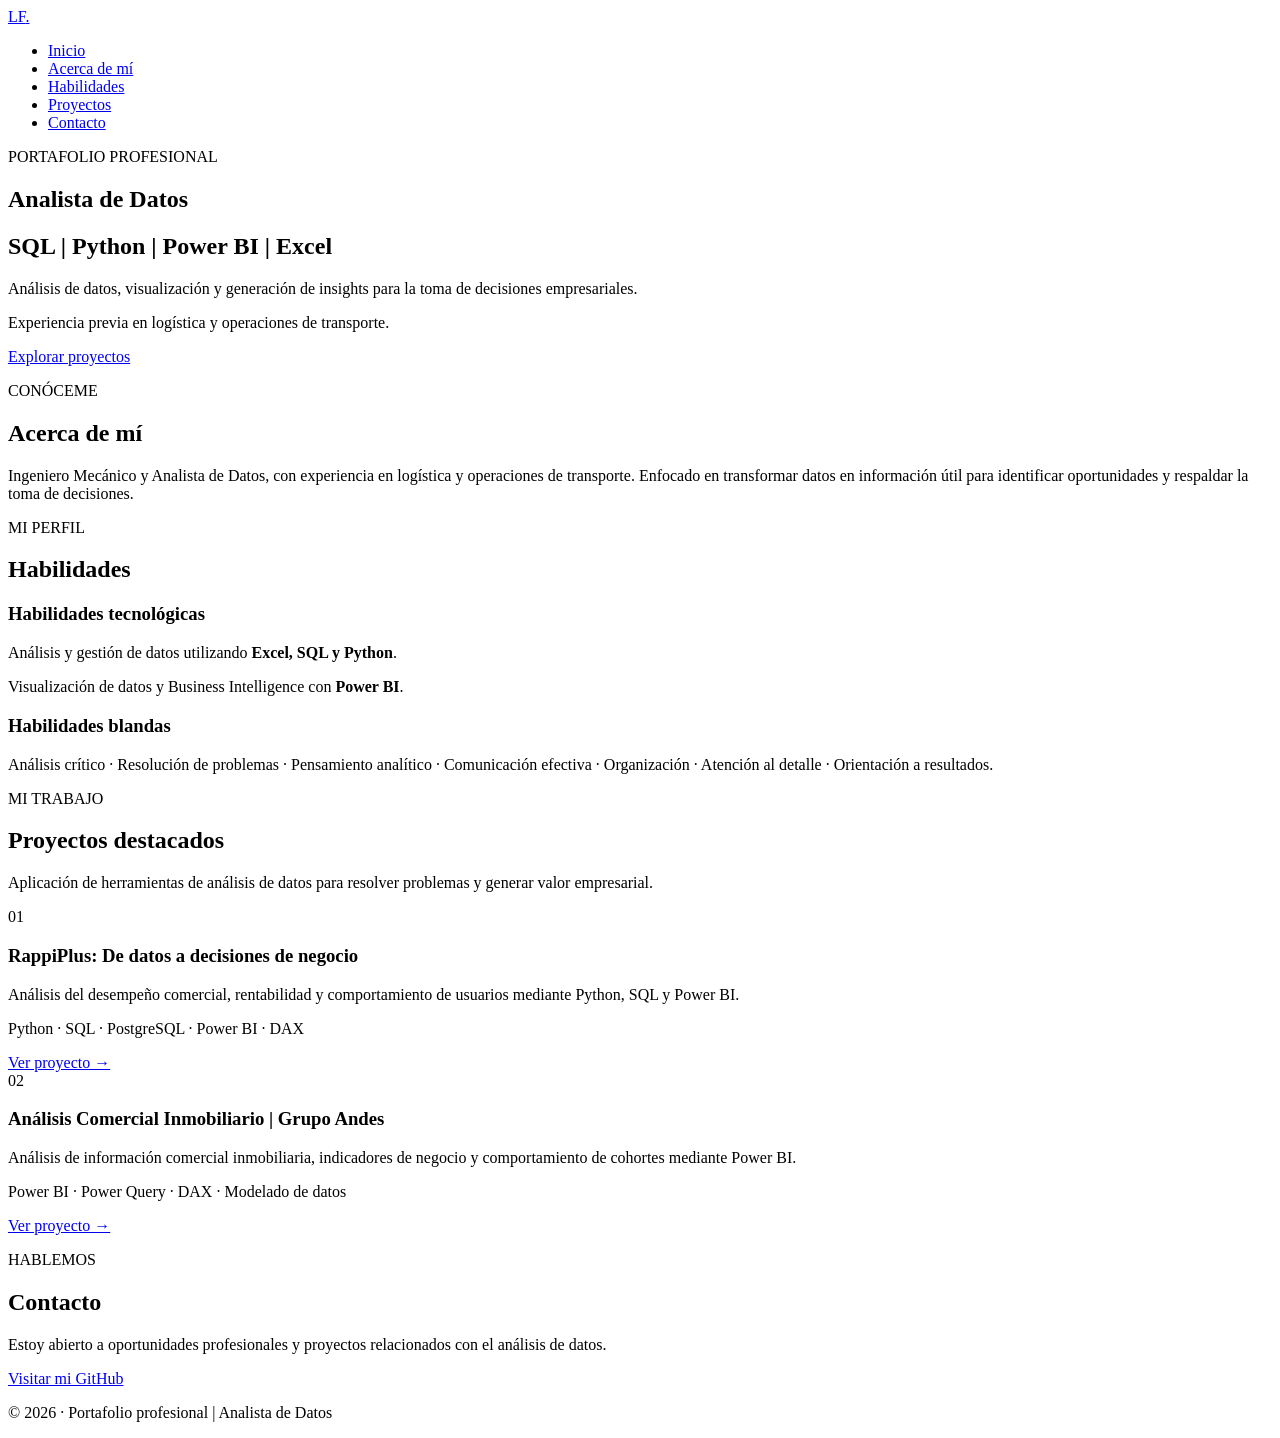
==== index.html @ 61850a67 "Create main portfolio page" ====
<!DOCTYPE html>
<html lang="es">
<head>
    <meta charset="UTF-8">
    <meta name="viewport" content="width=device-width, initial-scale=1.0">
    <meta name="description" content="Portafolio profesional de Analista de Datos. Proyectos de análisis, visualización y generación de insights para la toma de decisiones.">
    <title>Portafolio | Analista de Datos</title>
    <link rel="stylesheet" href="styles.css">
</head>

<body>

    <!-- Navegación -->
    <header>
        <nav class="navbar">
            <a href="#inicio" class="logo">LF<span>.</span></a>

            <ul class="nav-links">
                <li><a href="#inicio">Inicio</a></li>
                <li><a href="#sobre-mi">Acerca de mí</a></li>
                <li><a href="#habilidades">Habilidades</a></li>
                <li><a href="#proyectos">Proyectos</a></li>
                <li><a href="#contacto">Contacto</a></li>
            </ul>
        </nav>
    </header>

    <main>

        <!-- Presentación -->
        <section id="inicio" class="hero">
            <div class="hero-content">
                <p class="eyebrow">PORTAFOLIO PROFESIONAL</p>

                <h1>Analista de Datos</h1>

                <h2>SQL | Python | Power BI | Excel</h2>

                <p class="hero-description">
                    Análisis de datos, visualización y generación de insights
                    para la toma de decisiones empresariales.
                </p>

                <p class="hero-note">
                    Experiencia previa en logística y operaciones de transporte.
                </p>

                <a href="#proyectos" class="btn">Explorar proyectos</a>
            </div>
        </section>

        <!-- Acerca de mí -->
        <section id="sobre-mi" class="section">
            <div class="section-heading">
                <p class="eyebrow">CONÓCEME</p>
                <h2>Acerca de mí</h2>
            </div>

            <div class="about-content">
                <p>
                    Ingeniero Mecánico y Analista de Datos, con experiencia
                    en logística y operaciones de transporte. Enfocado en
                    transformar datos en información útil para identificar
                    oportunidades y respaldar la toma de decisiones.
                </p>
            </div>
        </section>

        <!-- Habilidades -->
        <section id="habilidades" class="section section-light">
            <div class="section-heading">
                <p class="eyebrow">MI PERFIL</p>
                <h2>Habilidades</h2>
            </div>

            <div class="skills-grid">
                <article class="skill-card">
                    <h3>Habilidades tecnológicas</h3>
                    <p>
                        Análisis y gestión de datos utilizando
                        <strong>Excel, SQL y Python</strong>.
                    </p>
                    <p>
                        Visualización de datos y Business Intelligence
                        con <strong>Power BI</strong>.
                    </p>
                </article>

                <article class="skill-card">
                    <h3>Habilidades blandas</h3>
                    <p>
                        Análisis crítico · Resolución de problemas ·
                        Pensamiento analítico · Comunicación efectiva ·
                        Organización · Atención al detalle ·
                        Orientación a resultados.
                    </p>
                </article>
            </div>
        </section>

        <!-- Proyectos -->
        <section id="proyectos" class="section">
            <div class="section-heading">
                <p class="eyebrow">MI TRABAJO</p>
                <h2>Proyectos destacados</h2>
                <p>
                    Aplicación de herramientas de análisis de datos
                    para resolver problemas y generar valor empresarial.
                </p>
            </div>

            <div class="projects-grid">

                <article class="project-card">
                    <div class="project-number">01</div>
                    <h3>RappiPlus: De datos a decisiones de negocio</h3>
                    <p>
                        Análisis del desempeño comercial, rentabilidad
                        y comportamiento de usuarios mediante Python,
                        SQL y Power BI.
                    </p>
                    <p class="project-tools">
                        Python · SQL · PostgreSQL · Power BI · DAX
                    </p>
                    <a href="proyectos/rappiplus.html" class="project-link">
                        Ver proyecto →
                    </a>
                </article>

                <article class="project-card">
                    <div class="project-number">02</div>
                    <h3>Análisis Comercial Inmobiliario | Grupo Andes</h3>
                    <p>
                        Análisis de información comercial inmobiliaria,
                        indicadores de negocio y comportamiento de
                        cohortes mediante Power BI.
                    </p>
                    <p class="project-tools">
                        Power BI · Power Query · DAX · Modelado de datos
                    </p>
                    <a href="proyectos/grupo-andes.html" class="project-link">
                        Ver proyecto →
                    </a>
                </article>

            </div>
        </section>

        <!-- Contacto -->
        <section id="contacto" class="section section-light">
            <div class="section-heading">
                <p class="eyebrow">HABLEMOS</p>
                <h2>Contacto</h2>
                <p>
                    Estoy abierto a oportunidades profesionales y
                    proyectos relacionados con el análisis de datos.
                </p>
                <a href="https://github.com/Lfestradaa"
                   target="_blank"
                   rel="noopener noreferrer"
                   class="btn">
                    Visitar mi GitHub
                </a>
            </div>
        </section>

    </main>

    <!-- Pie de página -->
    <footer>
        <p>© 2026 · Portafolio profesional | Analista de Datos</p>
    </footer>

</body>
</html>
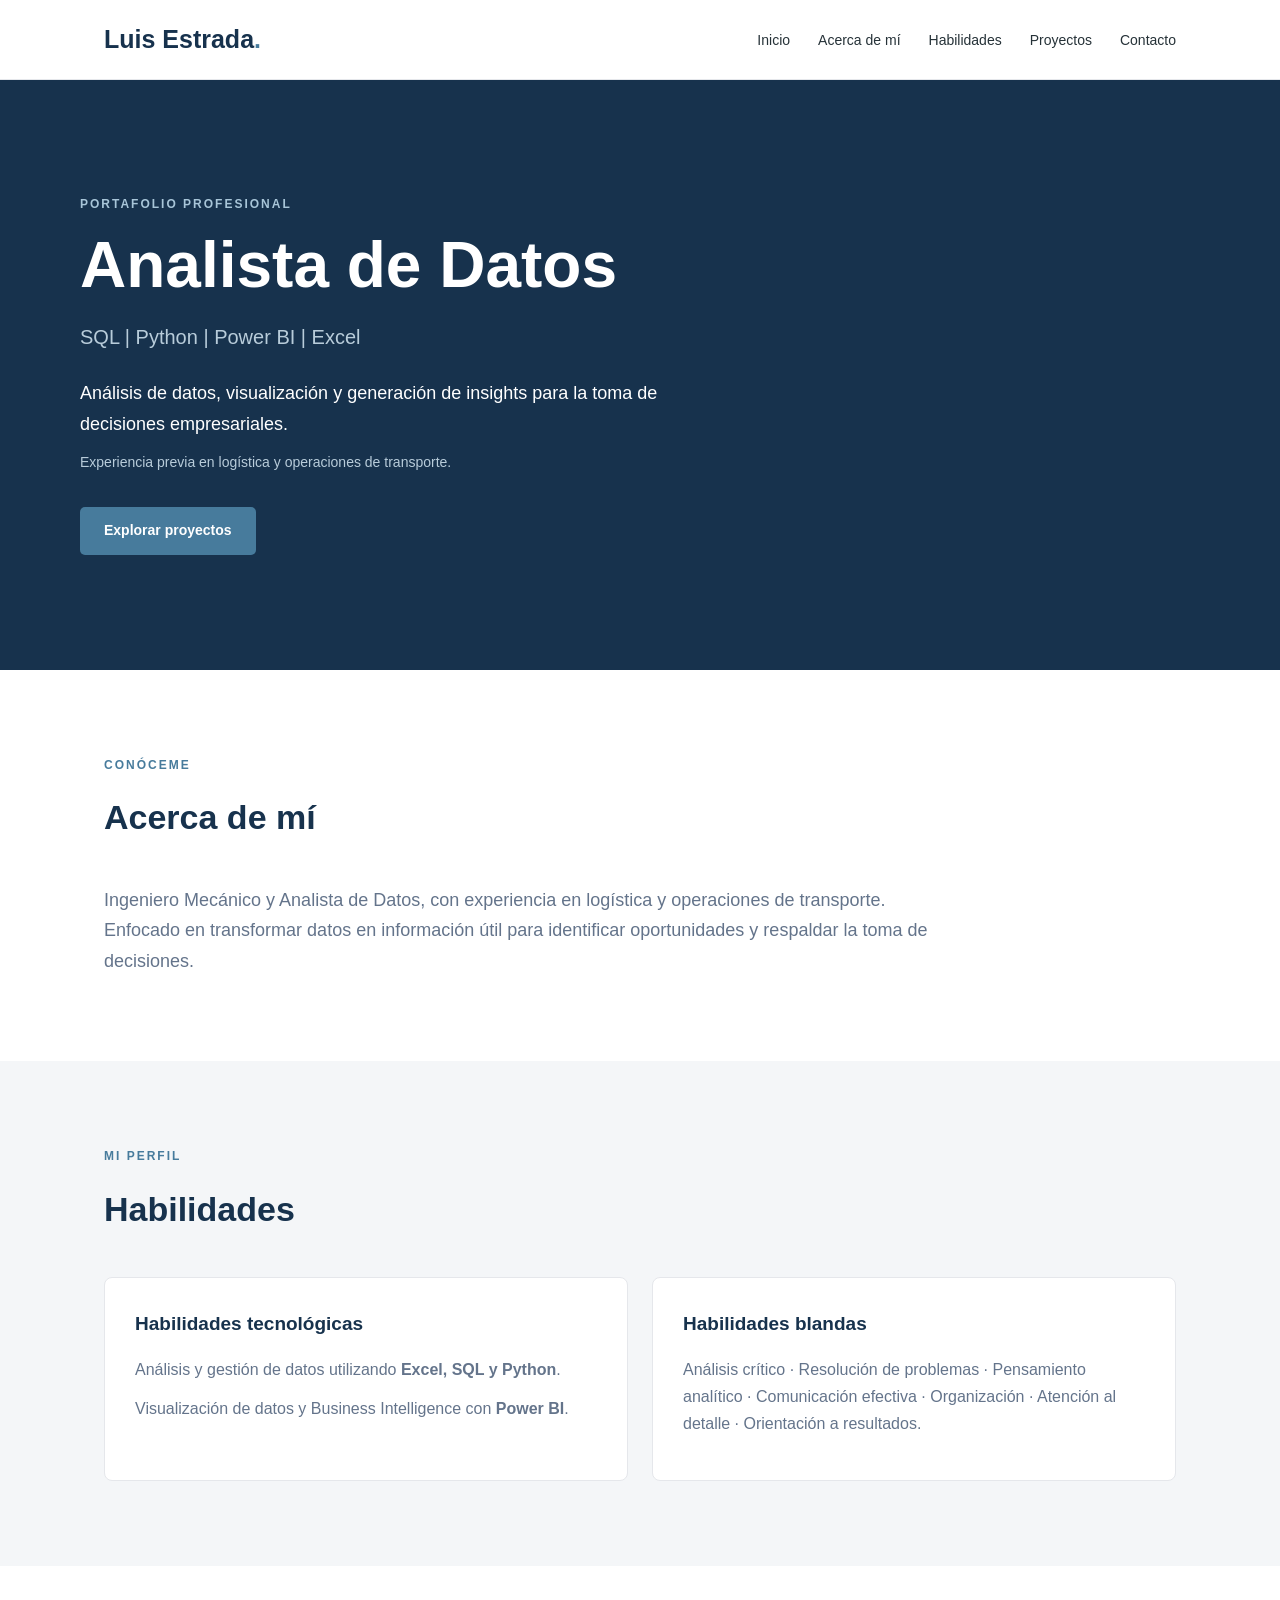
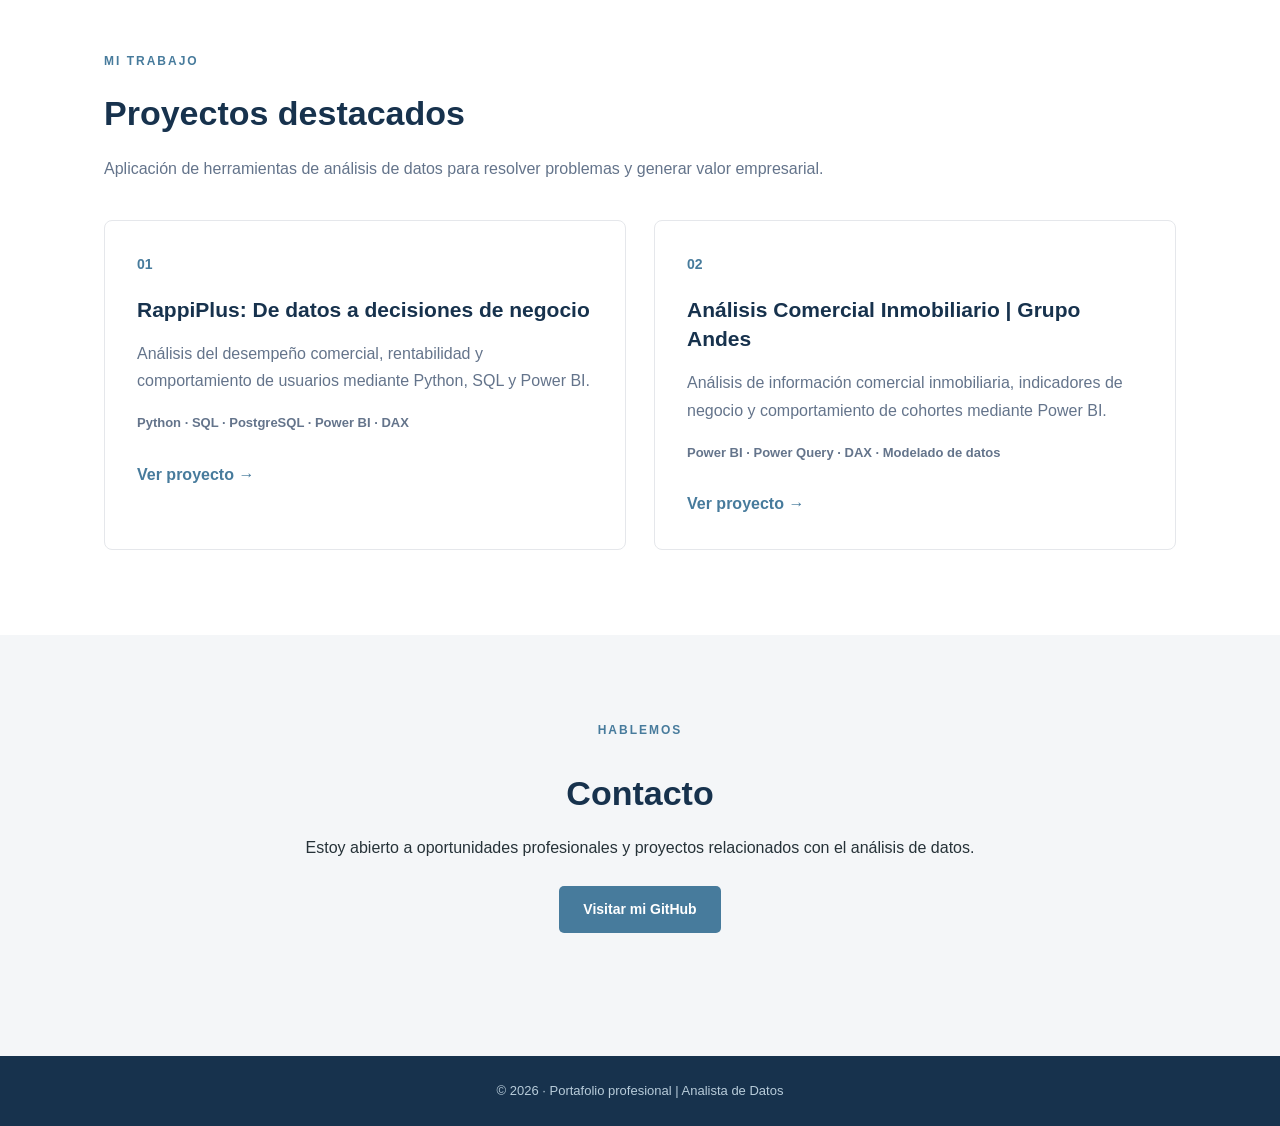
==== commit eecba808: "Update index.html" ====
--- a/index.html
+++ b/index.html
@@ -14,7 +14,7 @@
     <!-- Navegación -->
     <header>
         <nav class="navbar">
-            <a href="#inicio" class="logo">LF<span>.</span></a>
+            <a href="#inicio" class="logo">Luis Estrada<span>.</span></a>
 
             <ul class="nav-links">
                 <li><a href="#inicio">Inicio</a></li>
--- a/styles.css
+++ b/styles.css
@@ -0,0 +1,510 @@
+
+/* =================================
+   1. CONFIGURACIÓN GENERAL
+================================= */
+
+:root {
+    --navy: #17324D;
+    --steel-blue: #477B9C;
+    --light-gray: #F4F6F8;
+    --white: #FFFFFF;
+    --graphite: #263238;
+    --muted: #64748B;
+}
+
+* {
+    margin: 0;
+    padding: 0;
+    box-sizing: border-box;
+    scroll-behavior: smooth;
+}
+
+body {
+    font-family: Arial, Helvetica, sans-serif;
+    color: var(--graphite);
+    background-color: var(--white);
+    line-height: 1.7;
+}
+
+a {
+    text-decoration: none;
+    color: inherit;
+}
+
+/* =================================
+   2. NAVEGACIÓN
+================================= */
+
+header {
+    width: 100%;
+    background-color: var(--white);
+    border-bottom: 1px solid #E5E7EB;
+    position: sticky;
+    top: 0;
+    z-index: 100;
+}
+
+.navbar {
+    max-width: 1120px;
+    margin: auto;
+    padding: 18px 24px;
+    display: flex;
+    justify-content: space-between;
+    align-items: center;
+}
+
+.logo {
+    font-size: 25px;
+    font-weight: bold;
+    color: var(--navy);
+}
+
+.logo span {
+    color: var(--steel-blue);
+}
+
+.nav-links {
+    display: flex;
+    gap: 28px;
+    list-style: none;
+}
+
+.nav-links a {
+    font-size: 14px;
+    color: var(--graphite);
+    transition: color 0.3s;
+}
+
+.nav-links a:hover {
+    color: var(--steel-blue);
+}
+
+/* =================================
+   3. PRESENTACIÓN PRINCIPAL
+================================= */
+
+.hero {
+    min-height: 590px;
+    display: flex;
+    align-items: center;
+    background-color: var(--navy);
+    color: var(--white);
+    padding: 90px 24px;
+}
+
+.hero-content {
+    max-width: 1120px;
+    width: 100%;
+    margin: auto;
+}
+
+.eyebrow {
+    color: var(--steel-blue);
+    font-size: 12px;
+    font-weight: bold;
+    letter-spacing: 2px;
+    margin-bottom: 14px;
+}
+
+.hero .eyebrow {
+    color: #A8C5D8;
+}
+
+.hero h1 {
+    font-size: clamp(42px, 6vw, 64px);
+    line-height: 1.15;
+    margin-bottom: 18px;
+}
+
+.hero h2 {
+    font-size: 20px;
+    font-weight: normal;
+    color: #B8CCDA;
+    margin-bottom: 24px;
+}
+
+.hero-description {
+    max-width: 620px;
+    font-size: 18px;
+    margin-bottom: 12px;
+}
+
+.hero-note {
+    color: #B8CCDA;
+    font-size: 14px;
+    margin-bottom: 32px;
+}
+
+.btn {
+    display: inline-block;
+    padding: 12px 24px;
+    background-color: var(--steel-blue);
+    color: var(--white);
+    border-radius: 5px;
+    font-size: 14px;
+    font-weight: bold;
+    transition: background-color 0.3s;
+}
+
+.btn:hover {
+    background-color: #35627F;
+}
+
+/* =================================
+   4. SECCIONES GENERALES
+================================= */
+
+.section {
+    max-width: 1120px;
+    margin: auto;
+    padding: 85px 24px;
+}
+
+.section-light {
+    max-width: none;
+    background-color: var(--light-gray);
+    padding: 85px max(24px, calc((100% - 1072px) / 2));
+}
+
+.section-heading {
+    margin-bottom: 38px;
+}
+
+.section-heading h2 {
+    color: var(--navy);
+    font-size: 34px;
+    margin-bottom: 12px;
+}
+
+.section-heading > p:last-child {
+    color: var(--muted);
+}
+
+/* =================================
+   5. ACERCA DE MÍ
+================================= */
+
+.about-content {
+    max-width: 850px;
+    font-size: 18px;
+    color: var(--muted);
+}
+
+/* =================================
+   6. HABILIDADES
+================================= */
+
+.skills-grid {
+    display: grid;
+    grid-template-columns: repeat(2, 1fr);
+    gap: 24px;
+}
+
+.skill-card {
+    background-color: var(--white);
+    padding: 30px;
+    border: 1px solid #E5E7EB;
+    border-radius: 8px;
+}
+
+.skill-card h3 {
+    color: var(--navy);
+    font-size: 19px;
+    margin-bottom: 16px;
+}
+
+.skill-card p {
+    color: var(--muted);
+    margin-bottom: 12px;
+}
+
+/* =================================
+   7. PROYECTOS
+================================= */
+
+.projects-grid {
+    display: grid;
+    grid-template-columns: repeat(2, 1fr);
+    gap: 28px;
+}
+
+.project-card {
+    padding: 32px;
+    border: 1px solid #E5E7EB;
+    border-radius: 8px;
+    transition: transform 0.3s, box-shadow 0.3s;
+}
+
+.project-card:hover {
+    transform: translateY(-5px);
+    box-shadow: 0 10px 25px rgba(23, 50, 77, 0.08);
+}
+
+.project-number {
+    color: var(--steel-blue);
+    font-size: 14px;
+    font-weight: bold;
+    margin-bottom: 18px;
+}
+
+.project-card h3 {
+    color: var(--navy);
+    font-size: 21px;
+    line-height: 1.4;
+    margin-bottom: 16px;
+}
+
+.project-card p {
+    color: var(--muted);
+    margin-bottom: 18px;
+}
+
+.project-tools {
+    font-size: 13px;
+    font-weight: bold;
+}
+
+.project-link {
+    display: inline-block;
+    color: var(--steel-blue);
+    font-weight: bold;
+    margin-top: 8px;
+}
+
+.project-link:hover {
+    color: var(--navy);
+}
+
+/* =================================
+   8. CONTACTO
+================================= */
+
+#contacto .section-heading {
+    text-align: center;
+}
+
+#contacto .section-heading > p {
+    margin-bottom: 24px;
+}
+
+/* =================================
+   9. PIE DE PÁGINA
+================================= */
+
+footer {
+    background-color: var(--navy);
+    color: #B8CCDA;
+    text-align: center;
+    padding: 24px;
+    font-size: 13px;
+}
+
+/* =================================
+   10. DISEÑO RESPONSIVE
+================================= */
+
+@media (max-width: 768px) {
+
+    .navbar {
+        flex-direction: column;
+        gap: 14px;
+    }
+
+    .nav-links {
+        justify-content: center;
+        flex-wrap: wrap;
+        gap: 12px 18px;
+    }
+
+    .hero {
+        min-height: 500px;
+        padding: 70px 24px;
+    }
+
+    .hero h1 {
+        font-size: 42px;
+    }
+
+    .skills-grid,
+    .projects-grid {
+        grid-template-columns: 1fr;
+    }
+
+    .section,
+    .section-light {
+        padding: 65px 24px;
+    }
+
+    .section-heading h2 {
+        font-size: 29px;
+    }
+}
+
+/* =================================
+   11. PÁGINAS INDIVIDUALES
+================================= */
+
+.project-hero {
+    background-color: var(--navy);
+    color: var(--white);
+    padding: 75px 24px;
+}
+
+.project-detail-container {
+    max-width: 1000px;
+    margin: auto;
+}
+
+.project-hero h1 {
+    max-width: 800px;
+    font-size: clamp(34px, 5vw, 48px);
+    line-height: 1.2;
+    margin-bottom: 20px;
+}
+
+.project-hero p:not(.eyebrow) {
+    max-width: 720px;
+    color: #B8CCDA;
+    font-size: 17px;
+    margin-bottom: 24px;
+}
+
+.project-back {
+    color: #A8C5D8;
+    font-size: 14px;
+}
+
+.project-section {
+    padding-top: 65px;
+    padding-bottom: 85px;
+}
+
+.project-section h2 {
+    color: var(--navy);
+    font-size: 27px;
+    margin-top: 45px;
+    margin-bottom: 18px;
+}
+
+.project-section > h2:first-child {
+    margin-top: 0;
+}
+
+.project-section > p {
+    color: var(--muted);
+    margin-bottom: 18px;
+}
+
+.project-info-grid {
+    display: grid;
+    grid-template-columns: repeat(2, 1fr);
+    gap: 18px;
+}
+
+.project-info-card {
+    padding: 24px;
+    background: var(--light-gray);
+    border-radius: 8px;
+}
+
+.project-info-card h3 {
+    color: var(--navy);
+    font-size: 17px;
+    margin-bottom: 8px;
+}
+
+.project-info-card p {
+    color: var(--muted);
+}
+
+.project-stages,
+.project-conclusions {
+    padding-left: 24px;
+    color: var(--muted);
+}
+
+.project-stages li,
+.project-conclusions li {
+    padding-left: 8px;
+    margin-bottom: 14px;
+}
+
+.project-stages strong {
+    color: var(--graphite);
+}
+
+.project-metrics {
+    display: grid;
+    grid-template-columns: repeat(3, 1fr);
+    gap: 18px;
+}
+
+.metric-card {
+    padding: 28px 18px;
+    text-align: center;
+    background: var(--light-gray);
+    border-radius: 8px;
+}
+
+.metric-card span {
+    display: block;
+    color: var(--navy);
+    font-size: 30px;
+    font-weight: bold;
+    margin-bottom: 8px;
+}
+
+.metric-card p {
+    color: var(--muted);
+    font-size: 14px;
+}
+
+.project-note {
+    font-size: 13px;
+    font-style: italic;
+}
+
+.project-dashboard {
+    margin-top: 25px;
+}
+
+.project-dashboard img {
+    display: block;
+    width: 100%;
+    height: auto;
+    border-radius: 8px;
+    border: 1px solid #E5E7EB;
+}
+
+.project-dashboard figcaption {
+    color: var(--muted);
+    font-size: 13px;
+    text-align: center;
+    margin-top: 12px;
+}
+
+.project-deliverables {
+    margin-top: 25px;
+}
+
+/* Adaptación para móviles */
+
+@media (max-width: 768px) {
+
+    .project-info-grid,
+    .project-metrics {
+        grid-template-columns: 1fr;
+    }
+
+    .project-hero {
+        padding: 60px 24px;
+    }
+
+    .project-section h2 {
+        font-size: 24px;
+    }
+
+    .metric-card span {
+        font-size: 26px;
+    }
+}
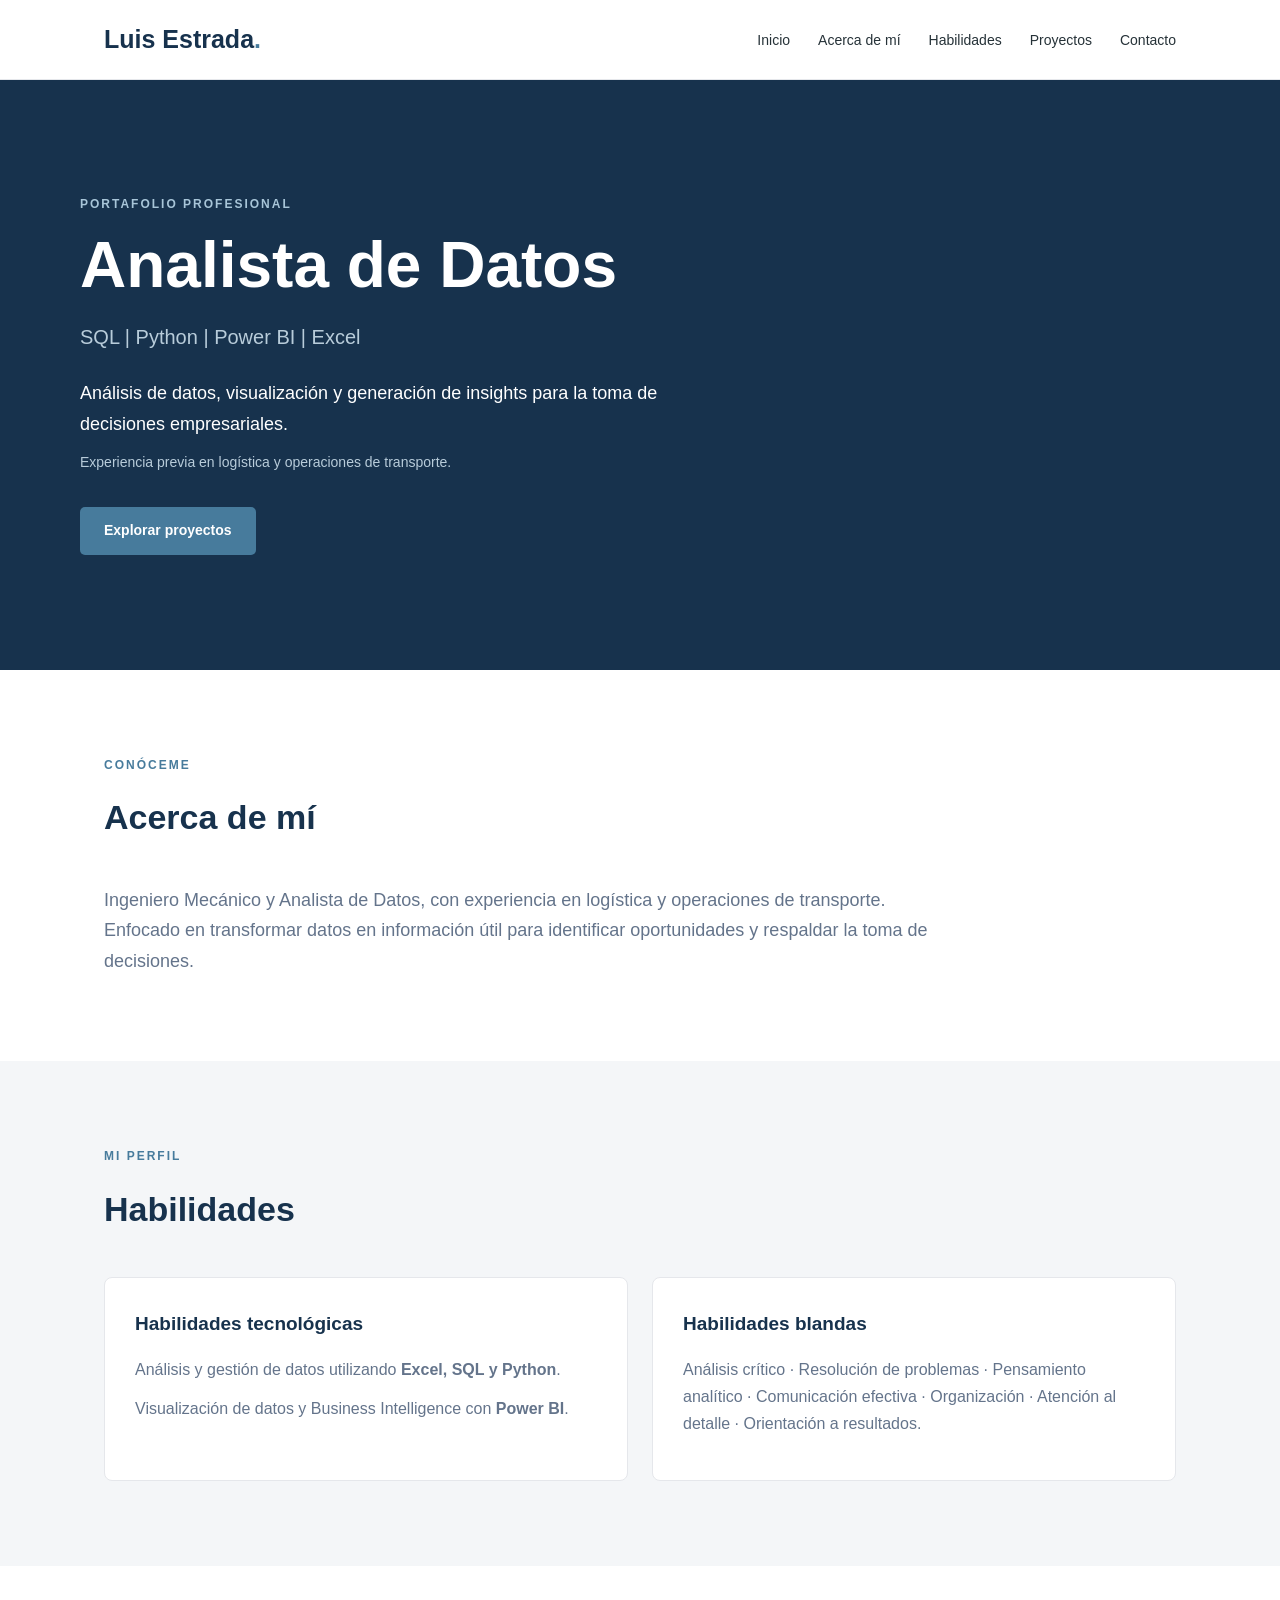
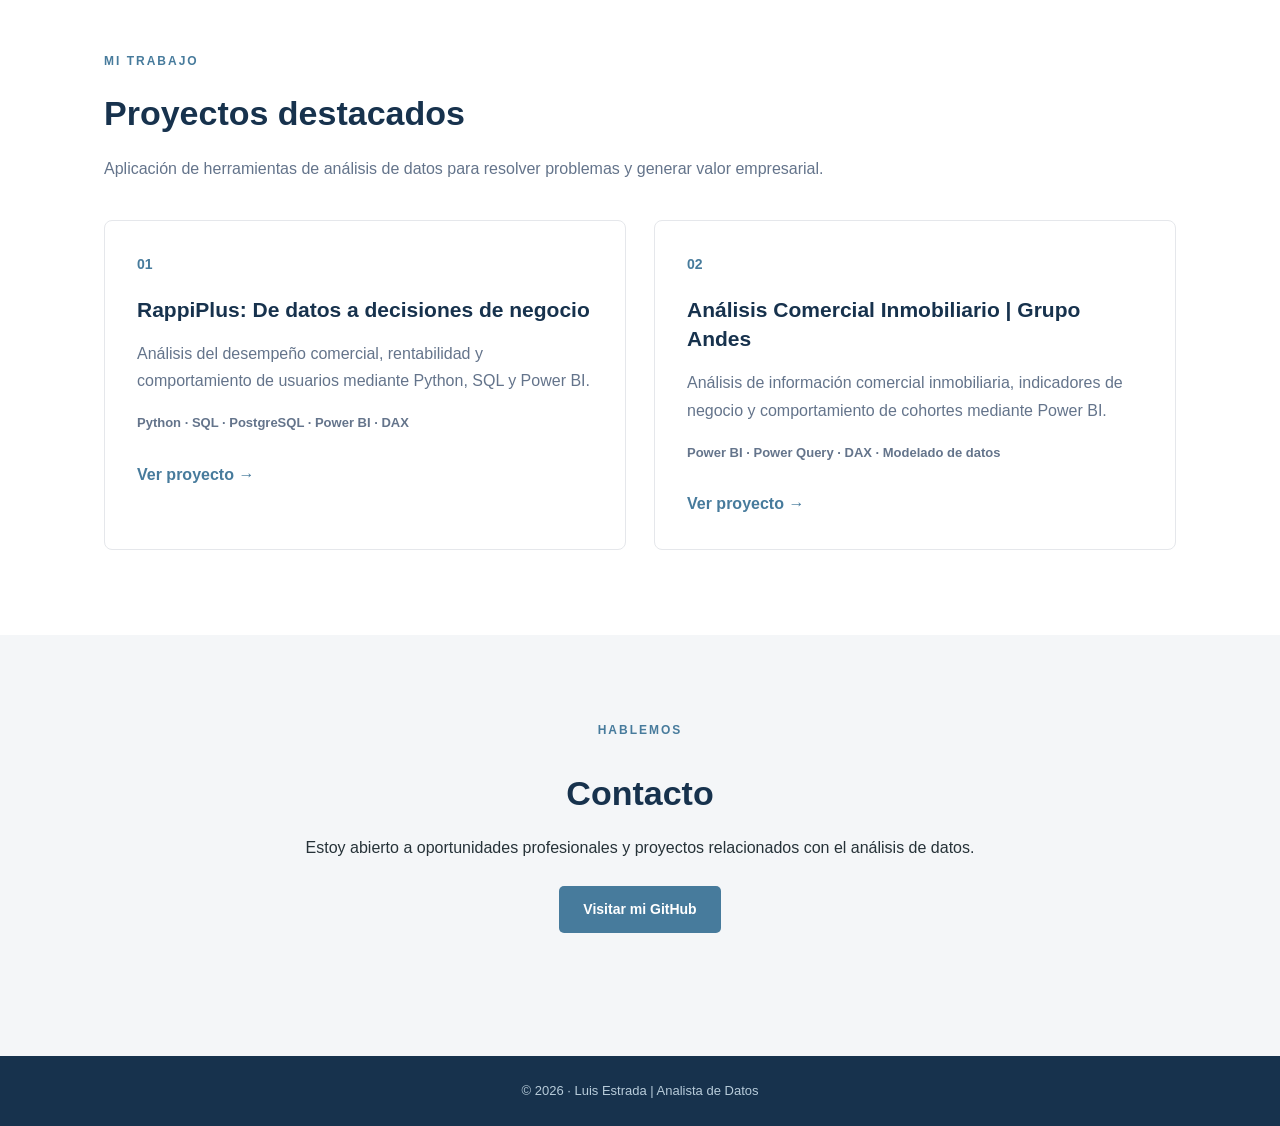
==== commit 0d1bf0d3: "Update index.html" ====
--- a/index.html
+++ b/index.html
@@ -169,7 +169,7 @@
 
     <!-- Pie de página -->
     <footer>
-        <p>© 2026 · Portafolio profesional | Analista de Datos</p>
+        <p>© 2026 · Luis Estrada | Analista de Datos</p>
     </footer>
 
 </body>
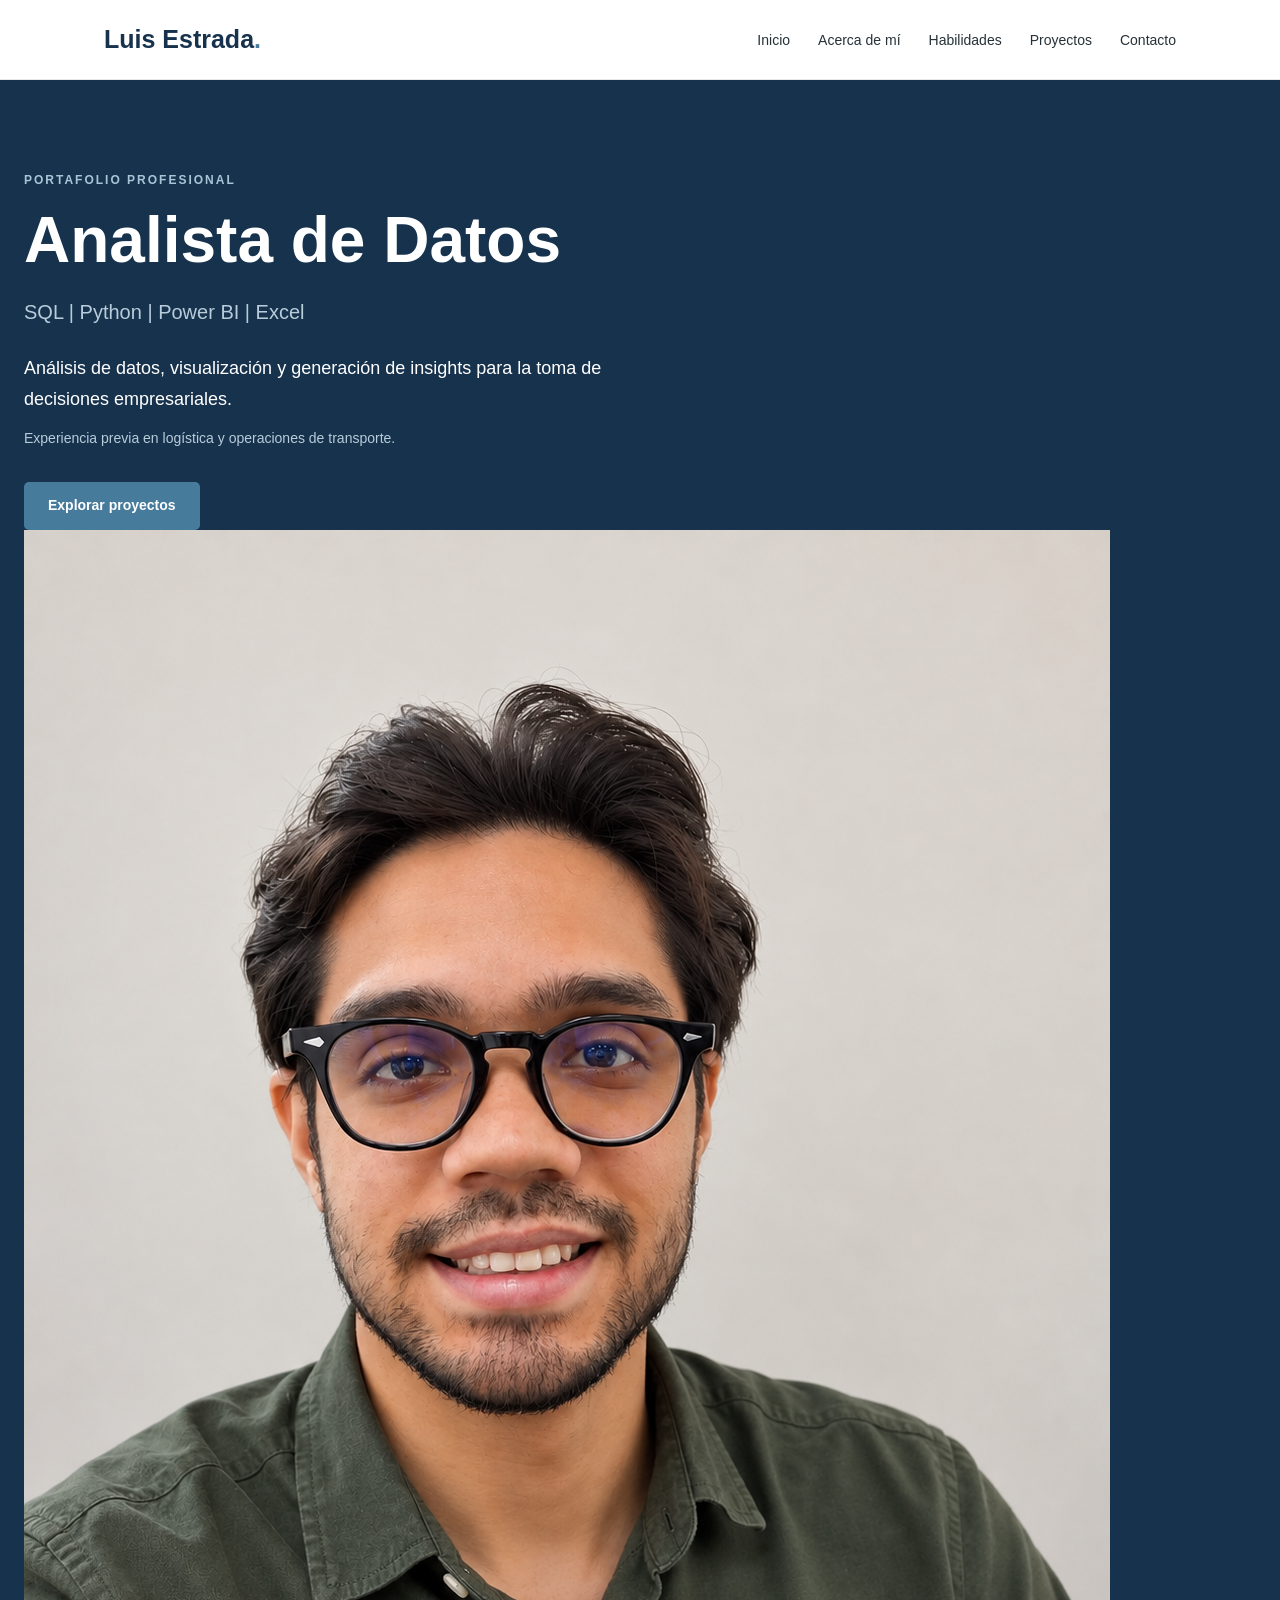
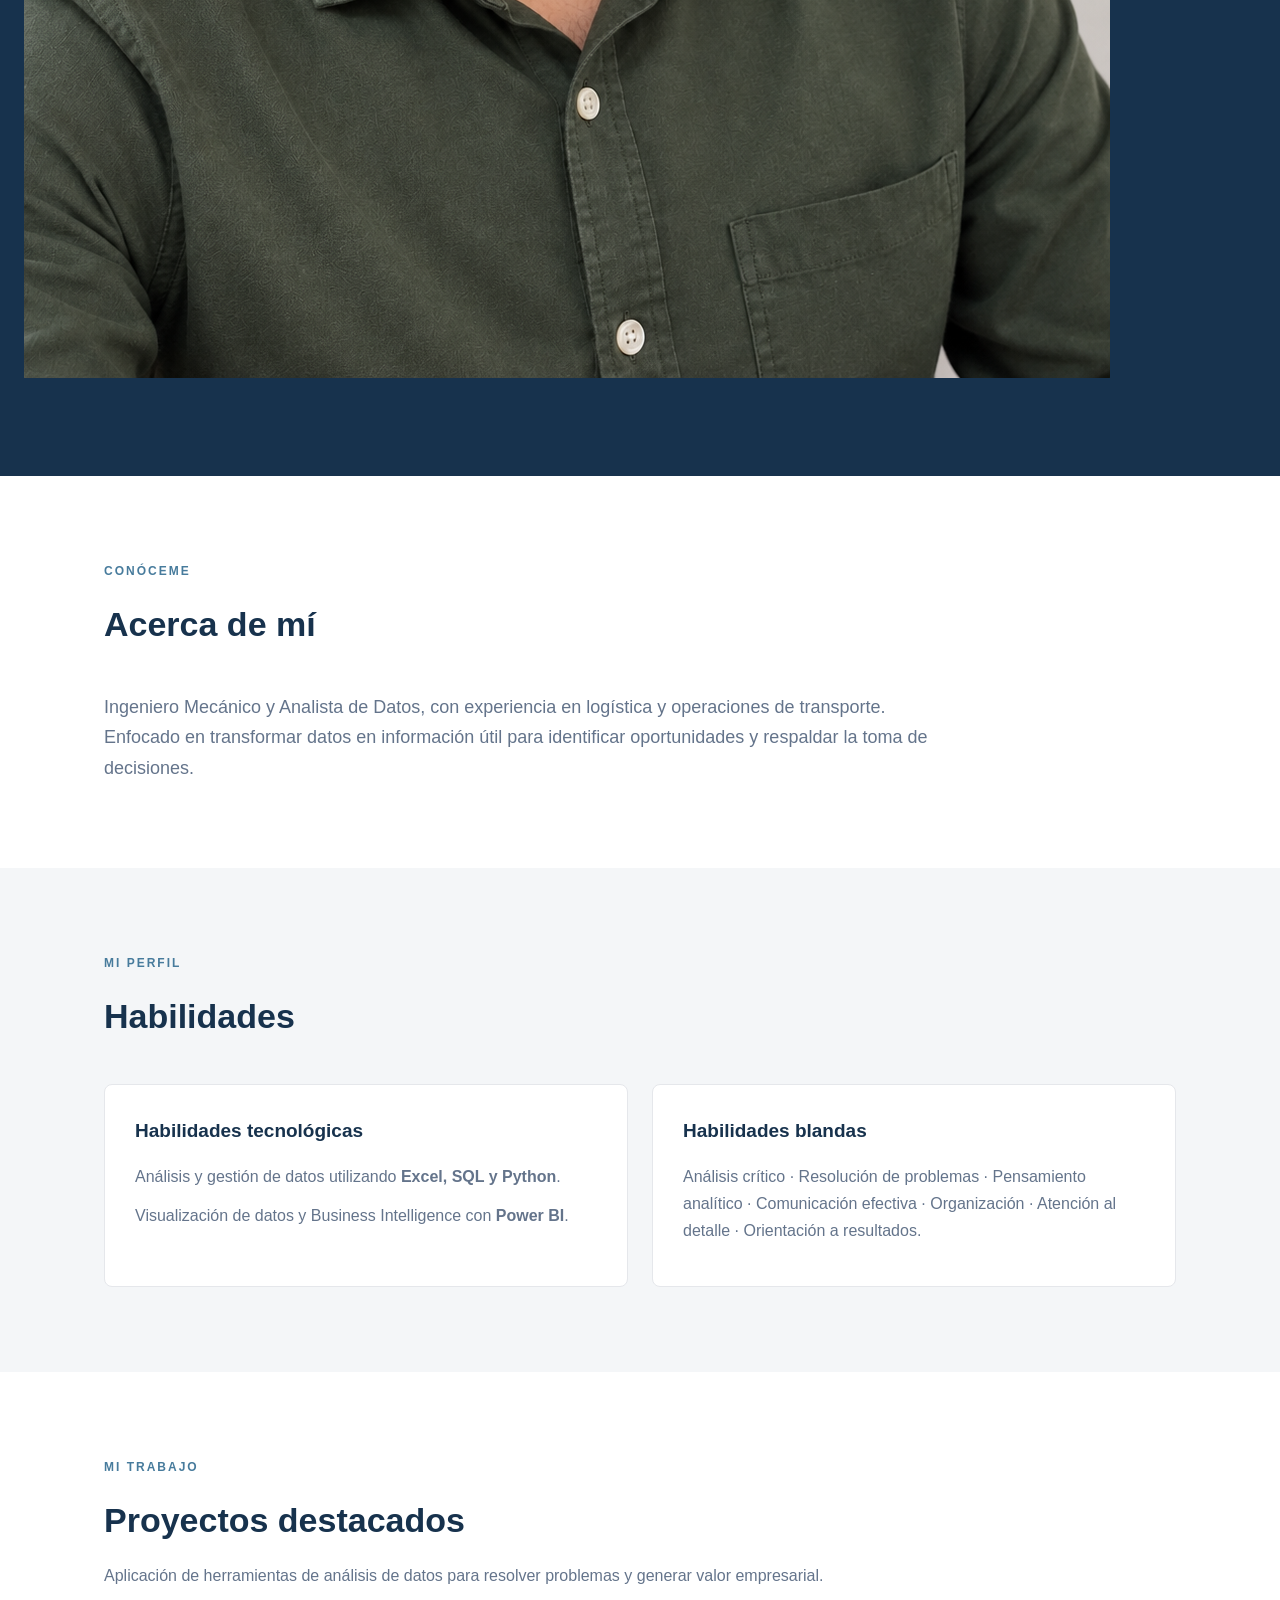
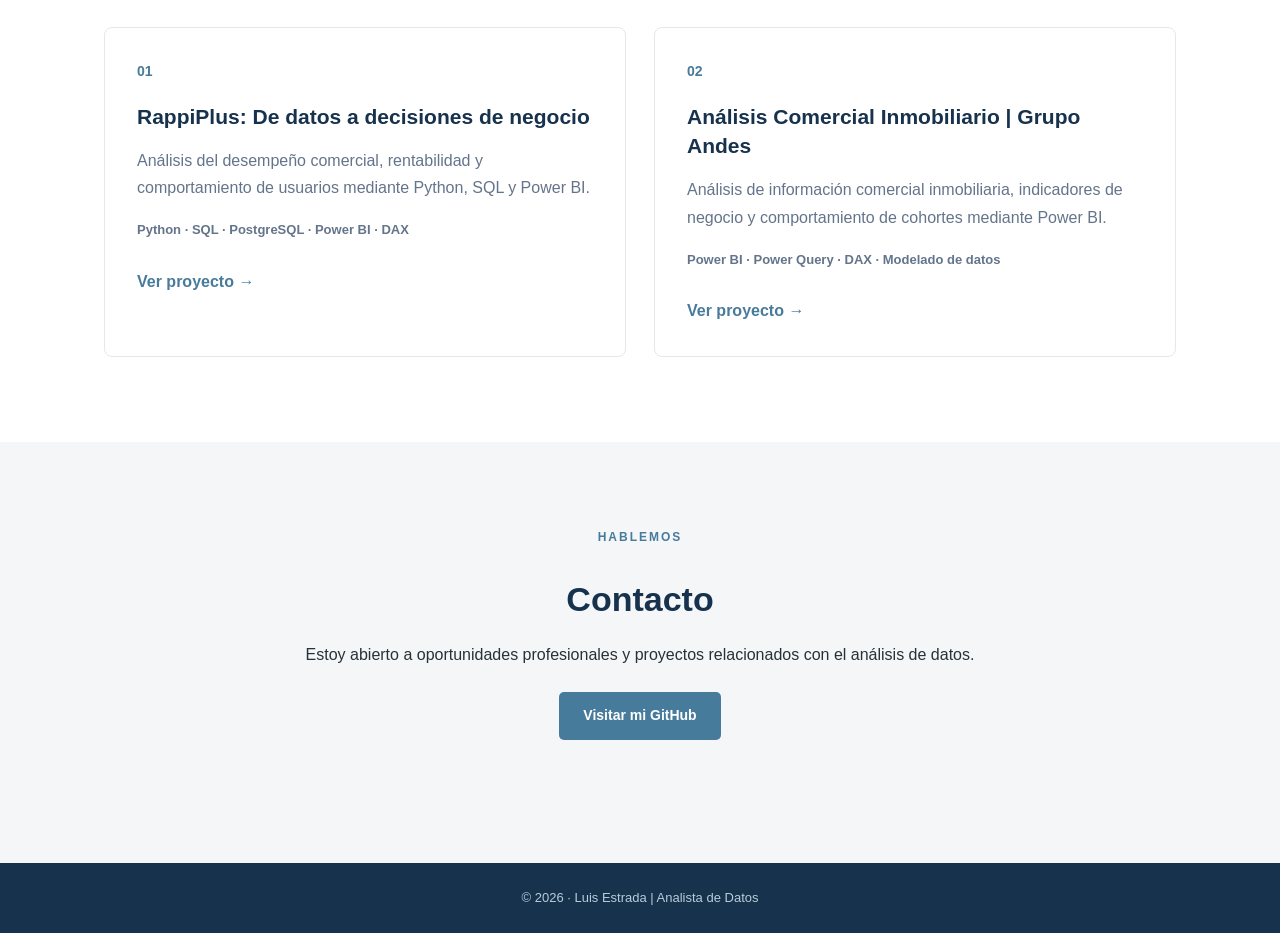
==== commit e88cbb2d: "Update index.html" ====
--- a/index.html
+++ b/index.html
@@ -28,27 +28,36 @@
 
     <main>
 
-        <!-- Presentación -->
-        <section id="inicio" class="hero">
-            <div class="hero-content">
-                <p class="eyebrow">PORTAFOLIO PROFESIONAL</p>
+ 
+<!-- Presentación -->
+<section id="inicio" class="hero">
+    <div class="hero-layout">
+        <div class="hero-content">
+            <p class="eyebrow">PORTAFOLIO PROFESIONAL</p>
 
-                <h1>Analista de Datos</h1>
+            <h1>Analista de Datos</h1>
 
-                <h2>SQL | Python | Power BI | Excel</h2>
+            <h2>SQL | Python | Power BI | Excel</h2>
 
-                <p class="hero-description">
-                    Análisis de datos, visualización y generación de insights
-                    para la toma de decisiones empresariales.
-                </p>
+            <p class="hero-description">
+                Análisis de datos, visualización y generación de insights
+                para la toma de decisiones empresariales.
+            </p>
 
-                <p class="hero-note">
-                    Experiencia previa en logística y operaciones de transporte.
-                </p>
+            <p class="hero-note">
+                Experiencia previa en logística y operaciones de transporte.
+            </p>
 
-                <a href="#proyectos" class="btn">Explorar proyectos</a>
-            </div>
-        </section>
+            <a href="#proyectos" class="btn">Explorar proyectos</a>
+        </div>
+
+        <div class="hero-image">
+            <img src="assets/img/foto-perfil.jpg"
+                 alt="Foto de perfil de Luis Estrada">
+        </div>
+    </div>
+</section>
+
 
         <!-- Acerca de mí -->
         <section id="sobre-mi" class="section">
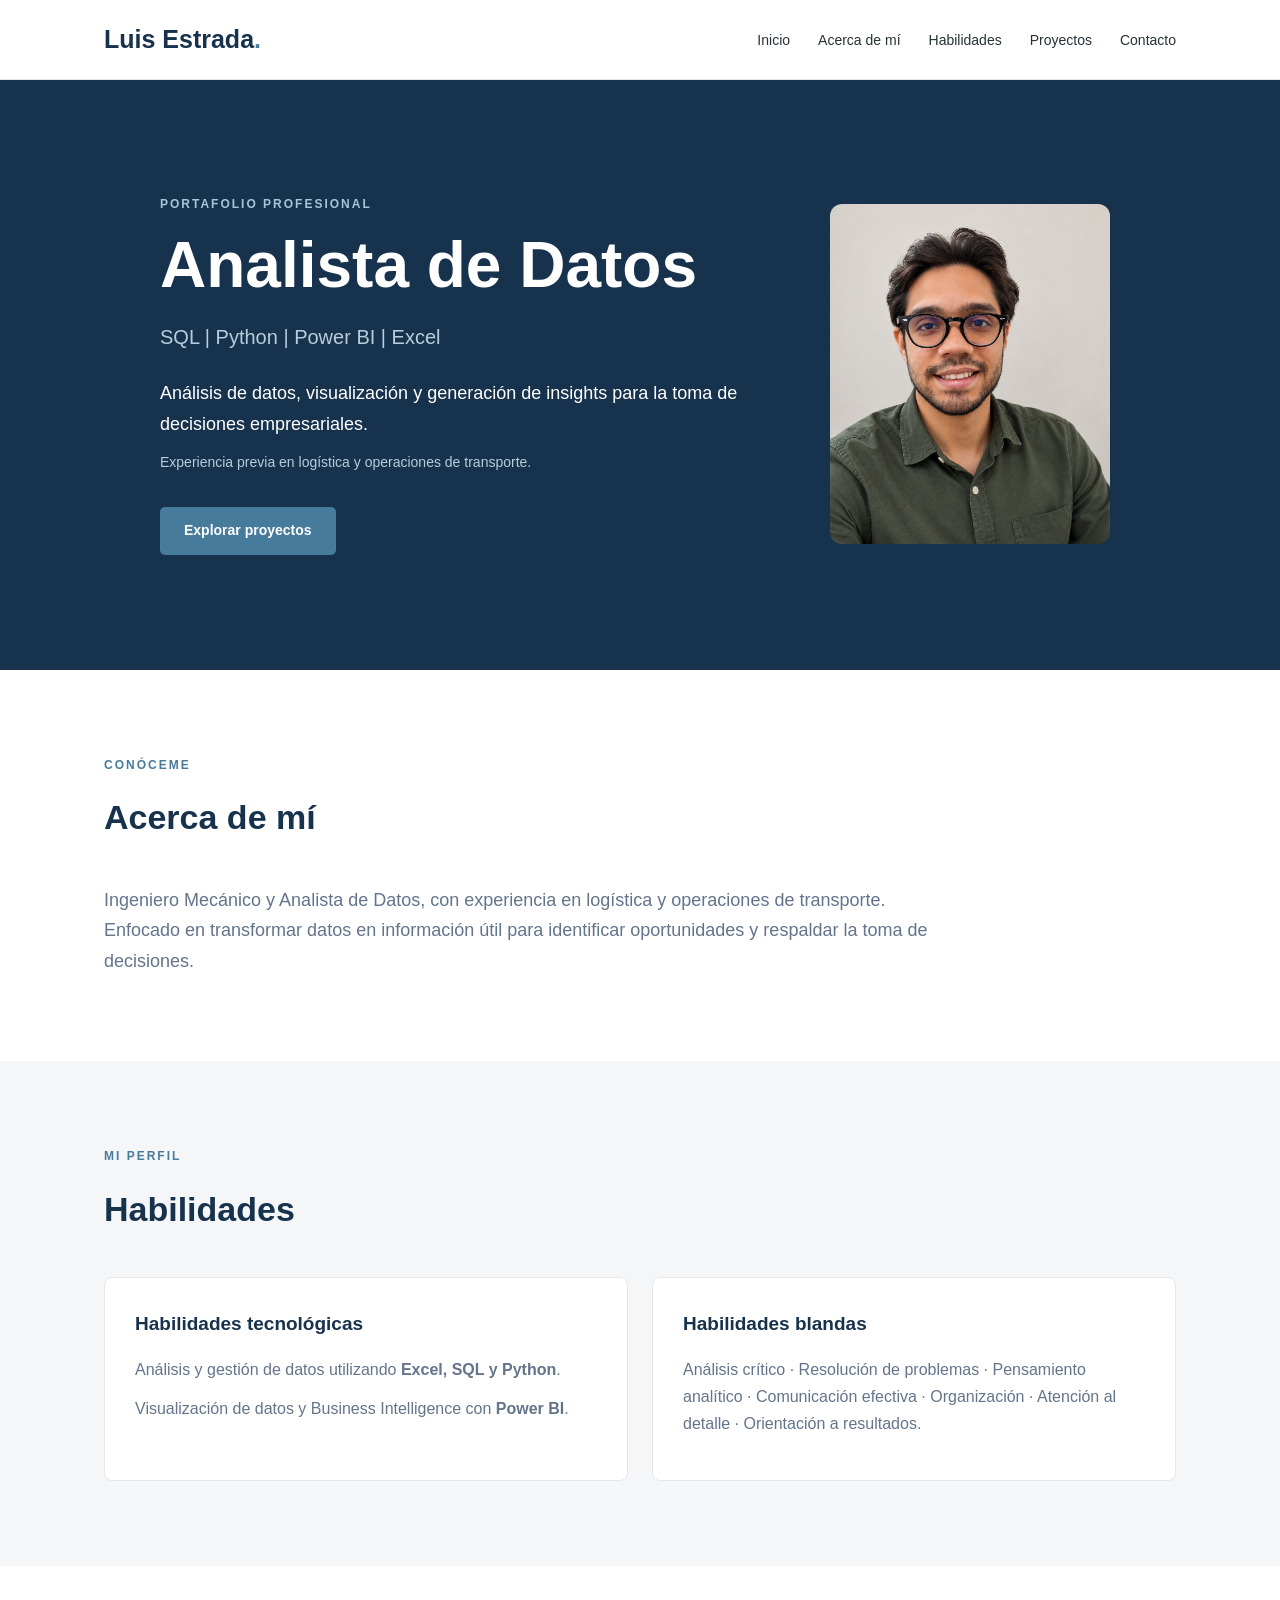
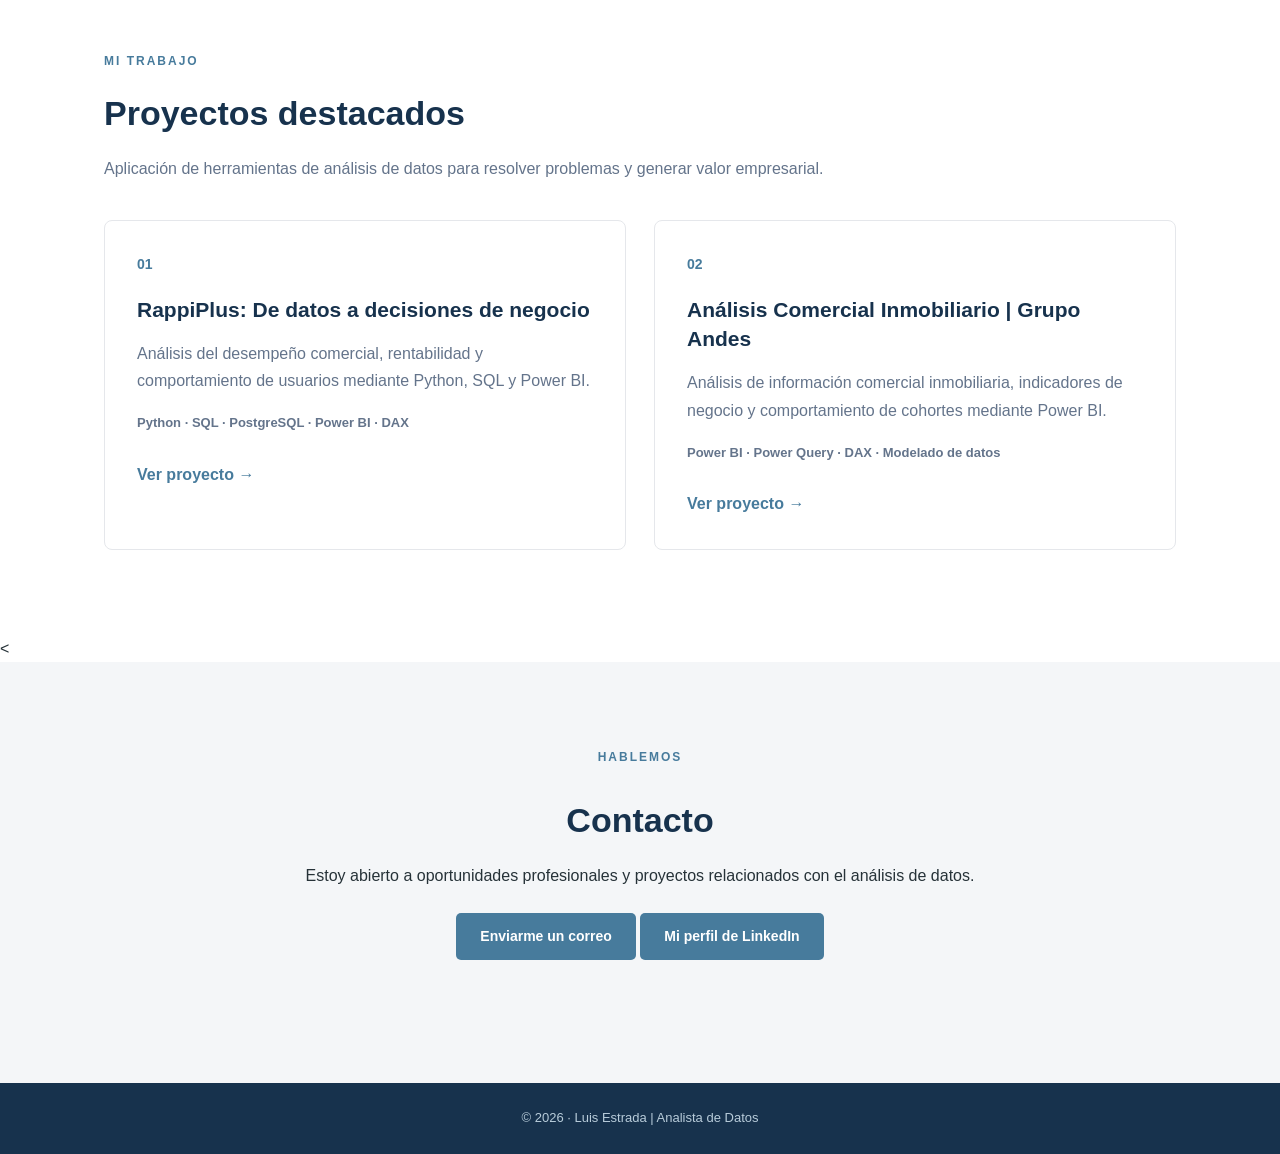
==== commit 74625b0d: "Update index.html" ====
--- a/index.html
+++ b/index.html
@@ -157,24 +157,33 @@
         </section>
 
         <!-- Contacto -->
-        <section id="contacto" class="section section-light">
-            <div class="section-heading">
-                <p class="eyebrow">HABLEMOS</p>
-                <h2>Contacto</h2>
-                <p>
-                    Estoy abierto a oportunidades profesionales y
-                    proyectos relacionados con el análisis de datos.
-                </p>
-                <a href="https://github.com/Lfestradaa"
-                   target="_blank"
-                   rel="noopener noreferrer"
-                   class="btn">
-                    Visitar mi GitHub
-                </a>
-            </div>
-        </section>
+        <
+<!-- Contacto -->
+<section id="contacto" class="section section-light">
+    <div class="section-heading">
+        <p class="eyebrow">HABLEMOS</p>
+        <h2>Contacto</h2>
 
-    </main>
+        <p>
+            Estoy abierto a oportunidades profesionales y
+            proyectos relacionados con el análisis de datos.
+        </p>
+
+        <div class="contact-links">
+            <a href="mailto:luis.estrada.a12@gmail.com" class="btn">
+                Enviarme un correo
+            </a>
+
+            <a href="https://www.linkedin.com/in/luisestradaaraujo/"
+               target="_blank"
+               rel="noopener noreferrer"
+               class="btn">
+                Mi perfil de LinkedIn
+            </a>
+        </div>
+    </div>
+</section>
+
 
     <!-- Pie de página -->
     <footer>
--- a/styles.css
+++ b/styles.css
@@ -508,3 +508,49 @@
         font-size: 26px;
     }
 }
+
+/* Presentación con foto de perfil */
+.hero-layout {
+    display: flex;
+    align-items: center;
+    justify-content: space-between;
+    gap: 60px;
+    max-width: 1100px;
+    margin: 0 auto;
+}
+
+.hero-content {
+    flex: 1;
+}
+
+.hero-image {
+    flex: 0 0 300px;
+    display: flex;
+    justify-content: center;
+}
+
+.hero-image img {
+    width: 280px;
+    height: 340px;
+    object-fit: cover;
+    object-position: center;
+    border-radius: 12px;
+}
+
+/* Adaptación para móviles */
+@media (max-width: 768px) {
+    .hero-layout {
+        flex-direction: column-reverse;
+        gap: 30px;
+        text-align: center;
+    }
+
+    .hero-image {
+        flex-basis: auto;
+    }
+
+    .hero-image img {
+        width: 210px;
+        height: 250px;
+    }
+}
